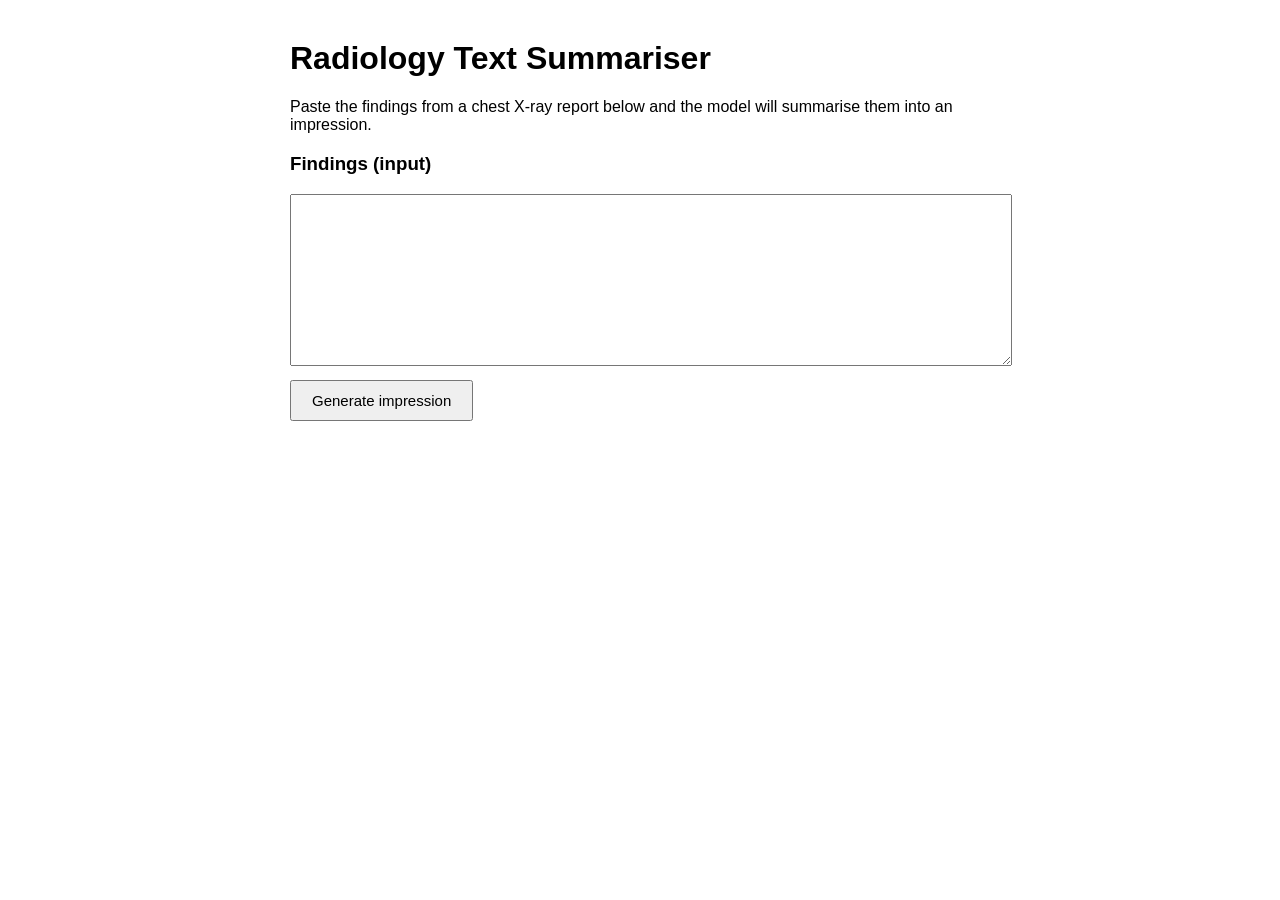
==== src/templates/index.html @ efe4330e "Address review issues: validation during training, pipeline script, HTML interface" ====
<!DOCTYPE html>
<html>
<head>
    <title>Radiology Text Summariser</title>

    <style>
        body {
            font-family: Arial;
            max-width: 700px;
            margin: 40px auto;
            padding: 0 20px;
        }

        textarea {
            width: 100%;
            height: 150px;
            padding: 10px;
            font-family: Arial;
            font-size: 15px;
        }

        button {
            margin-top: 10px;
            padding: 10px 20px;
            font-size: 15px;
        }

        .result {
            margin-top: 30px;
            padding: 15px;
            background-color: #f4f4f4;
        }
    </style>
</head>

<body>

    <h1>Radiology Text Summariser</h1>
    <p>Paste the findings from a chest X-ray report below and the model will summarise them into an impression.</p>

    <h3>Findings (input)</h3>
    <textarea id="findings"></textarea>

    <button onclick="getImpression()">Generate impression</button>

    <div id="result"></div>

    <script>

        function getImpression() {

            // get whatever the user typed in the box
            var findingsText = document.getElementById("findings").value;
            var resultBox = document.getElementById("result");

            // let the user know something is happening
            resultBox.innerHTML = "<p>Generating impression, please wait...</p>";

            // send the findings to the /predict endpoint
            fetch("/predict", {
                method: "POST",
                headers: { "Content-Type": "application/json" },
                body: JSON.stringify({ findings: findingsText })
            })
            .then(function (response) {
                return response.json();
            })
            .then(function (data) {

                // if the API sent back an error, show that instead
                if (data.error) {
                    resultBox.innerHTML = "<div class='result'><b>Error:</b> " + data.error + "</div>";
                } else {
                    resultBox.innerHTML =
                        "<div class='result'>" +
                        "<h3>Findings sent</h3>" +
                        "<p>" + findingsText + "</p>" +
                        "<h3>Impression generated by the model</h3>" +
                        "<p>" + data.impression + "</p>" +
                        "</div>";
                }
            })
            .catch(function (error) {
                resultBox.innerHTML = "<div class='result'>Could not reach the API. Is the server running?</div>";
            });
        }

    </script>

</body>
</html>
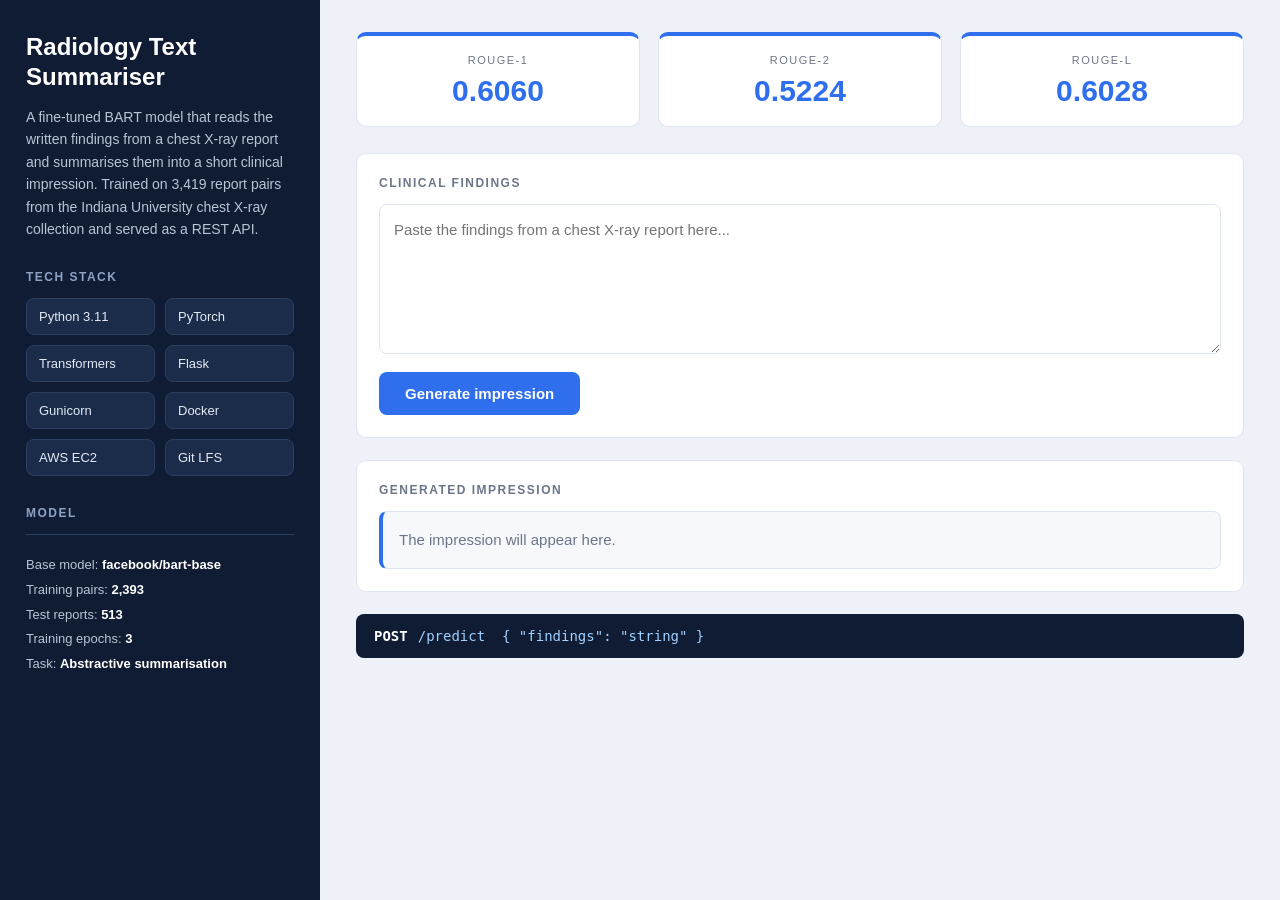
==== commit d2921452: "Retrain for 3 epochs, update scores and docs, restyle web interface" ====
--- a/src/templates/index.html
+++ b/src/templates/index.html
@@ -4,88 +4,353 @@
     <title>Radiology Text Summariser</title>
 
     <style>
+        /* ---------- colours used across the page ---------- */
+        :root {
+            --navy:      #0f1c33;   /* dark sidebar background */
+            --navy-soft: #1b2c4a;   /* slightly lighter navy for boxes */
+            --blue:      #2f6fed;   /* main accent colour */
+            --blue-dark: #2458c4;   /* button hover */
+            --page-bg:   #eef2f8;   /* light grey-blue page background */
+            --card:      #ffffff;   /* white cards */
+            --text:      #1a1f2b;   /* main body text */
+            --muted:     #6b7688;   /* grey helper text */
+            --line:      #dfe5ef;   /* light borders */
+        }
+
+        * { box-sizing: border-box; }
+
         body {
-            font-family: Arial;
-            max-width: 700px;
-            margin: 40px auto;
-            padding: 0 20px;
+            font-family: "Segoe UI", Arial, sans-serif;
+            margin: 0;
+            background-color: var(--page-bg);
+            color: var(--text);
+        }
+
+        /* ---------- two column layout: sidebar + main area ---------- */
+        .layout {
+            display: flex;
+            min-height: 100vh;
+        }
+
+        /* ---------- LEFT SIDEBAR ---------- */
+        .sidebar {
+            width: 320px;
+            background-color: var(--navy);
+            color: #ffffff;
+            padding: 32px 26px;
+            flex-shrink: 0;
+        }
+
+        .sidebar h1 {
+            font-size: 24px;
+            margin: 0 0 14px 0;
+            line-height: 1.25;
+        }
+
+        .sidebar .description {
+            font-size: 14px;
+            line-height: 1.6;
+            color: #b9c4d6;
+            margin-bottom: 30px;
+        }
+
+        .sidebar h2 {
+            font-size: 12px;
+            letter-spacing: 1.5px;
+            text-transform: uppercase;
+            color: #8ea3c4;
+            margin: 0 0 14px 0;
+        }
+
+        /* the tech stack items, two per row */
+        .stack {
+            display: grid;
+            grid-template-columns: 1fr 1fr;
+            gap: 10px;
+            margin-bottom: 30px;
+        }
+
+        .stack-item {
+            background-color: var(--navy-soft);
+            border: 1px solid #2c3f63;
+            border-radius: 8px;
+            padding: 10px 12px;
+            font-size: 13px;
+            color: #e3e9f4;
+        }
+
+        /* small details block at the bottom of the sidebar */
+        .facts {
+            font-size: 13px;
+            line-height: 1.9;
+            color: #b9c4d6;
+            border-top: 1px solid #2c3f63;
+            padding-top: 18px;
+        }
+
+        .facts span {
+            color: #ffffff;
+            font-weight: 600;
+        }
+
+        /* ---------- RIGHT MAIN AREA ---------- */
+        .main {
+            flex-grow: 1;
+            padding: 32px 36px;
+        }
+
+        /* the three ROUGE score cards along the top */
+        .scores {
+            display: grid;
+            grid-template-columns: 1fr 1fr 1fr;
+            gap: 18px;
+            margin-bottom: 26px;
+        }
+
+        .score-card {
+            background-color: var(--card);
+            border: 1px solid var(--line);
+            border-top: 4px solid var(--blue);
+            border-radius: 10px;
+            padding: 18px;
+            text-align: center;
+        }
+
+        .score-label {
+            font-size: 11px;
+            letter-spacing: 1.5px;
+            text-transform: uppercase;
+            color: var(--muted);
+            margin-bottom: 8px;
+        }
+
+        .score-value {
+            font-size: 30px;
+            font-weight: 700;
+            color: var(--blue);
+        }
+
+        /* white panels used for the input and the output */
+        .panel {
+            background-color: var(--card);
+            border: 1px solid var(--line);
+            border-radius: 10px;
+            padding: 22px;
+            margin-bottom: 22px;
+        }
+
+        .panel h2 {
+            font-size: 12px;
+            letter-spacing: 1.5px;
+            text-transform: uppercase;
+            color: var(--muted);
+            margin: 0 0 14px 0;
         }
 
         textarea {
             width: 100%;
             height: 150px;
-            padding: 10px;
-            font-family: Arial;
+            padding: 14px;
+            font-family: inherit;
             font-size: 15px;
+            line-height: 1.5;
+            border: 1px solid var(--line);
+            border-radius: 8px;
+            resize: vertical;
+        }
+
+        textarea:focus {
+            outline: none;
+            border-color: var(--blue);
         }
 
         button {
-            margin-top: 10px;
-            padding: 10px 20px;
+            margin-top: 14px;
+            padding: 13px 26px;
             font-size: 15px;
-        }
-
-        .result {
-            margin-top: 30px;
-            padding: 15px;
-            background-color: #f4f4f4;
+            font-weight: 600;
+            font-family: inherit;
+            color: #ffffff;
+            background-color: var(--blue);
+            border: none;
+            border-radius: 8px;
+            cursor: pointer;
+        }
+
+        button:hover { background-color: var(--blue-dark); }
+
+        /* the box the impression gets written into */
+        .output-box {
+            background-color: #f6f8fc;
+            border: 1px solid var(--line);
+            border-left: 4px solid var(--blue);
+            border-radius: 8px;
+            padding: 16px;
+            font-size: 15px;
+            line-height: 1.6;
+            min-height: 56px;
+            color: var(--text);
+        }
+
+        .placeholder { color: var(--muted); }
+
+        /* red styling, only used when the API returns an error */
+        .error-box {
+            background-color: #fdf3f3;
+            border: 1px solid #f3d4d4;
+            border-left: 4px solid #d94b4b;
+            border-radius: 8px;
+            padding: 16px;
+            font-size: 15px;
+            color: #9e2b2b;
+        }
+
+        /* the small dark strip showing the API call */
+        .api-snapshot {
+            background-color: var(--navy);
+            border-radius: 8px;
+            padding: 14px 18px;
+            font-family: Consolas, monospace;
+            font-size: 14px;
+            color: #9fd0ff;
+        }
+
+        .api-snapshot .method {
+            color: #ffffff;
+            font-weight: 700;
+            margin-right: 10px;
+        }
+
+        /* stack the columns on a narrow screen */
+        @media (max-width: 900px) {
+            .layout { flex-direction: column; }
+            .sidebar { width: 100%; }
+            .scores { grid-template-columns: 1fr; }
         }
     </style>
 </head>
 
 <body>
 
-    <h1>Radiology Text Summariser</h1>
-    <p>Paste the findings from a chest X-ray report below and the model will summarise them into an impression.</p>
-
-    <h3>Findings (input)</h3>
-    <textarea id="findings"></textarea>
-
-    <button onclick="getImpression()">Generate impression</button>
-
-    <div id="result"></div>
-
-    <script>
-
-        function getImpression() {
-
-            // get whatever the user typed in the box
-            var findingsText = document.getElementById("findings").value;
-            var resultBox = document.getElementById("result");
-
-            // let the user know something is happening
-            resultBox.innerHTML = "<p>Generating impression, please wait...</p>";
-
-            // send the findings to the /predict endpoint
-            fetch("/predict", {
-                method: "POST",
-                headers: { "Content-Type": "application/json" },
-                body: JSON.stringify({ findings: findingsText })
-            })
-            .then(function (response) {
-                return response.json();
-            })
-            .then(function (data) {
-
-                // if the API sent back an error, show that instead
-                if (data.error) {
-                    resultBox.innerHTML = "<div class='result'><b>Error:</b> " + data.error + "</div>";
-                } else {
-                    resultBox.innerHTML =
-                        "<div class='result'>" +
-                        "<h3>Findings sent</h3>" +
-                        "<p>" + findingsText + "</p>" +
-                        "<h3>Impression generated by the model</h3>" +
-                        "<p>" + data.impression + "</p>" +
-                        "</div>";
-                }
-            })
-            .catch(function (error) {
-                resultBox.innerHTML = "<div class='result'>Could not reach the API. Is the server running?</div>";
-            });
-        }
-
-    </script>
+<div class="layout">
+
+    <!-- ==================== LEFT SIDEBAR ==================== -->
+    <div class="sidebar">
+
+        <h1>Radiology Text Summariser</h1>
+
+        <p class="description">
+            A fine-tuned BART model that reads the written findings from a chest X-ray
+            report and summarises them into a short clinical impression. Trained on
+            3,419 report pairs from the Indiana University chest X-ray collection and
+            served as a REST API.
+        </p>
+
+        <h2>Tech stack</h2>
+        <div class="stack">
+            <div class="stack-item">Python 3.11</div>
+            <div class="stack-item">PyTorch</div>
+            <div class="stack-item">Transformers</div>
+            <div class="stack-item">Flask</div>
+            <div class="stack-item">Gunicorn</div>
+            <div class="stack-item">Docker</div>
+            <div class="stack-item">AWS EC2</div>
+            <div class="stack-item">Git LFS</div>
+        </div>
+
+        <h2>Model</h2>
+        <div class="facts">
+            Base model: <span>facebook/bart-base</span><br>
+            Training pairs: <span>2,393</span><br>
+            Test reports: <span>513</span><br>
+            Training epochs: <span>3</span><br>
+            Task: <span>Abstractive summarisation</span>
+        </div>
+
+    </div>
+
+    <!-- ==================== RIGHT MAIN AREA ==================== -->
+    <div class="main">
+
+        <!-- the three ROUGE scores from evaluate_model.py -->
+        <div class="scores">
+
+            <div class="score-card">
+                <div class="score-label">ROUGE-1</div>
+                <div class="score-value">0.6060</div>
+            </div>
+
+            <div class="score-card">
+                <div class="score-label">ROUGE-2</div>
+                <div class="score-value">0.5224</div>
+            </div>
+
+            <div class="score-card">
+                <div class="score-label">ROUGE-L</div>
+                <div class="score-value">0.6028</div>
+            </div>
+
+        </div>
+
+        <!-- where the user types the findings -->
+        <div class="panel">
+            <h2>Clinical findings</h2>
+            <textarea id="findings" placeholder="Paste the findings from a chest X-ray report here..."></textarea>
+            <button onclick="getImpression()">Generate impression</button>
+        </div>
+
+        <!-- where the model's answer gets written -->
+        <div class="panel">
+            <h2>Generated impression</h2>
+            <div id="result">
+                <div class="output-box placeholder">The impression will appear here.</div>
+            </div>
+        </div>
+
+        <!-- a reminder of what the page is actually calling -->
+        <div class="api-snapshot">
+            <span class="method">POST</span>/predict &nbsp;{ "findings": "string" }
+        </div>
+
+    </div>
+
+</div>
+
+<script>
+
+    function getImpression() {
+
+        // get whatever the user typed in the box
+        var findingsText = document.getElementById("findings").value;
+        var resultBox = document.getElementById("result");
+
+        // let the user know something is happening
+        resultBox.innerHTML = "<div class='output-box placeholder'>Generating impression, please wait...</div>";
+
+        // send the findings to the /predict endpoint
+        fetch("/predict", {
+            method: "POST",
+            headers: { "Content-Type": "application/json" },
+            body: JSON.stringify({ findings: findingsText })
+        })
+        .then(function (response) {
+            return response.json();
+        })
+        .then(function (data) {
+
+            // if the API sent back an error, show that instead
+            if (data.error) {
+                resultBox.innerHTML = "<div class='error-box'><b>Error:</b> " + data.error + "</div>";
+            } else {
+                resultBox.innerHTML = "<div class='output-box'>" + data.impression + "</div>";
+            }
+        })
+        .catch(function (error) {
+            resultBox.innerHTML = "<div class='error-box'>Could not reach the API. Is the server running?</div>";
+        });
+    }
+
+</script>
 
 </body>
 </html>
